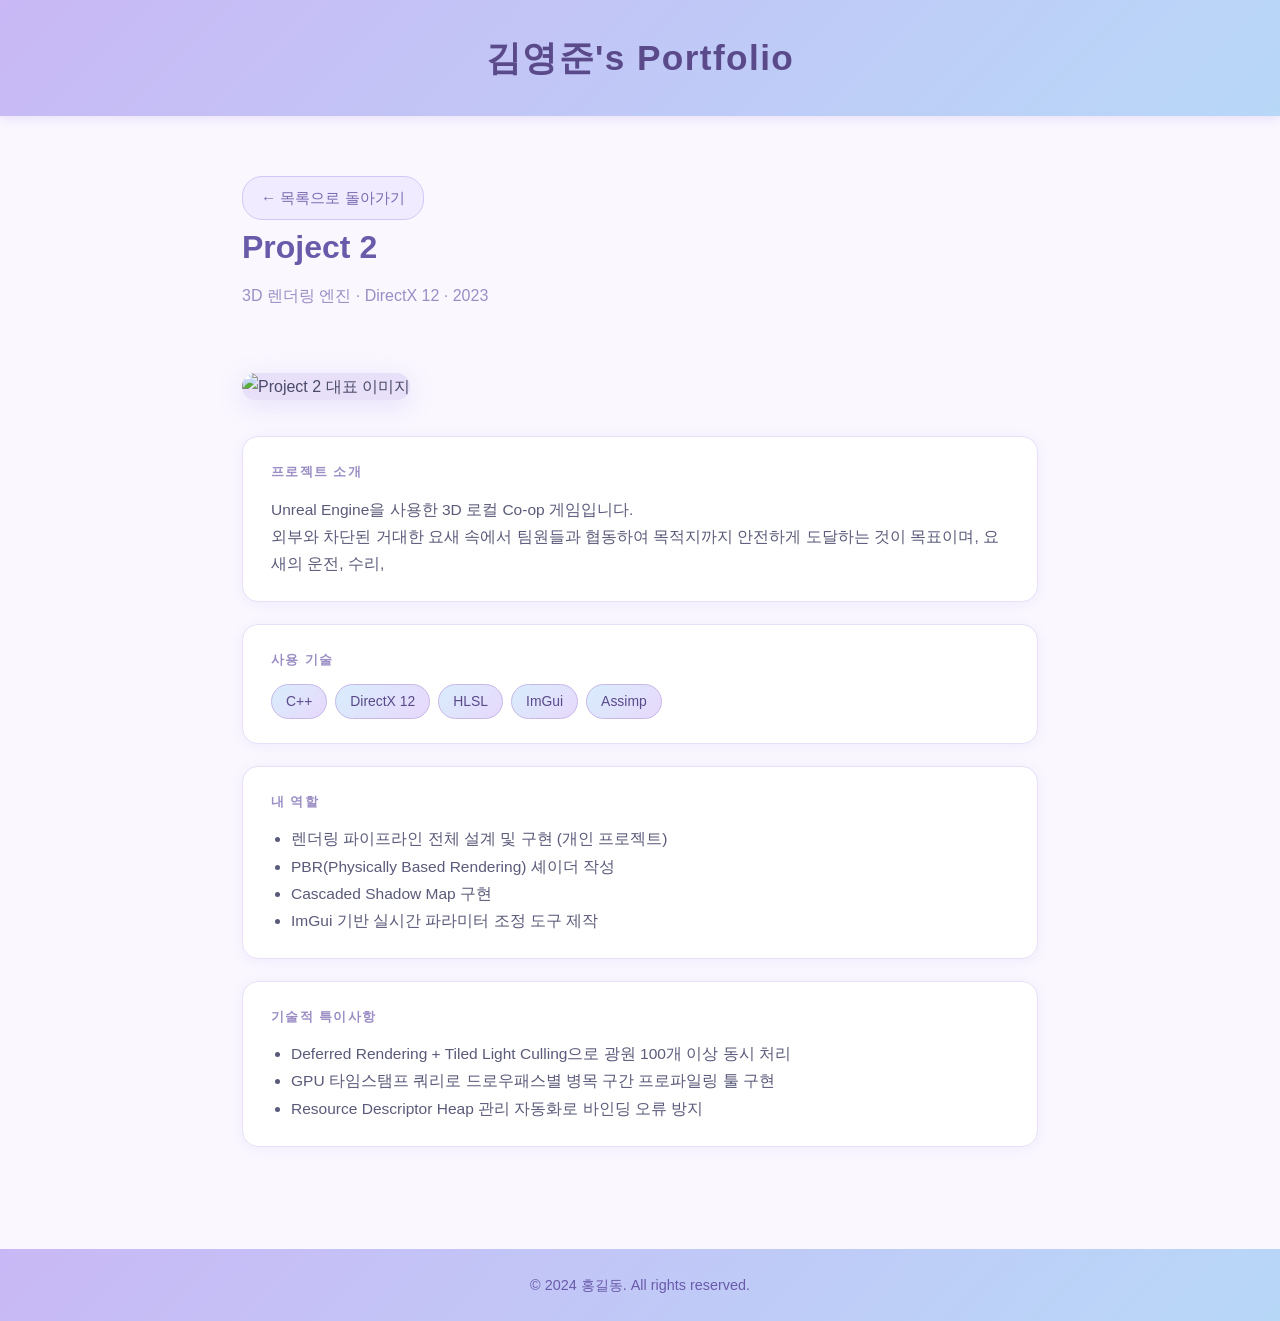
==== projects/Fortress.html @ cd044648 "작성중..." ====
<!DOCTYPE html>
<html lang="ko">
<head>
  <meta charset="UTF-8" />
  <meta name="viewport" content="width=device-width, initial-scale=1.0" />
  <title>Project Fortress – Portfolio</title>
  <link rel="stylesheet" href="../css/style.css" />
</head>
<body>

  <header class="site-header">
    <h1>김영준's Portfolio</h1>
  </header>

  <div class="detail-container">
    <a class="back-link" href="../index.html">← 목록으로 돌아가기</a>

    <h2 class="detail-title">Project 2</h2>
    <p class="detail-subtitle">3D 렌더링 엔진 · DirectX 12 · 2023</p>

    <img class="detail-hero" src="../images/project2.jpg" alt="Project 2 대표 이미지" />

    <div class="detail-section">
      <h3>프로젝트 소개</h3>
      <p>
        Unreal Engine을 사용한 3D 로컬 Co-op 게임입니다. <br>
        외부와 차단된 거대한 요새 속에서 팀원들과 협동하여 목적지까지 안전하게 도달하는 것이 목표이며, 요새의 운전, 수리,
      </p>
    </div>

    <div class="detail-section">
      <h3>사용 기술</h3>
      <div class="tech-tags">
        <span class="tech-tag">C++</span>
        <span class="tech-tag">DirectX 12</span>
        <span class="tech-tag">HLSL</span>
        <span class="tech-tag">ImGui</span>
        <span class="tech-tag">Assimp</span>
      </div>
    </div>

    <div class="detail-section">
      <h3>내 역할</h3>
      <ul>
        <li>렌더링 파이프라인 전체 설계 및 구현 (개인 프로젝트)</li>
        <li>PBR(Physically Based Rendering) 셰이더 작성</li>
        <li>Cascaded Shadow Map 구현</li>
        <li>ImGui 기반 실시간 파라미터 조정 도구 제작</li>
      </ul>
    </div>

    <div class="detail-section">
      <h3>기술적 특이사항</h3>
      <ul>
        <li>Deferred Rendering + Tiled Light Culling으로 광원 100개 이상 동시 처리</li>
        <li>GPU 타임스탬프 쿼리로 드로우패스별 병목 구간 프로파일링 툴 구현</li>
        <li>Resource Descriptor Heap 관리 자동화로 바인딩 오류 방지</li>
      </ul>
    </div>
  </div>

  <footer class="site-footer">
    <p>© 2024 홍길동. All rights reserved.</p>
  </footer>

</body>
</html>
---- css/style.css ----
/* ===== Reset & Base ===== */
*, *::before, *::after {
  box-sizing: border-box;
  margin: 0;
  padding: 0;
}

body {
  font-family: 'Segoe UI', 'Apple SD Gothic Neo', sans-serif;
  background-color: #faf7ff;
  color: #4a4a6a;
  line-height: 1.7;
}

a {
  text-decoration: none;
  color: inherit;
}

/* ===== Header ===== */
.site-header {
  background: linear-gradient(135deg, #c9b8f5, #b8d8f8);
  padding: 28px 40px;
  text-align: center;
  box-shadow: 0 2px 10px rgba(180, 160, 230, 0.3);
}

.site-header h1 {
  font-size: 2.2rem;
  font-weight: 700;
  color: #5a4a8a;
  letter-spacing: 0.04em;
}

/* ===== Profile Section ===== */
.profile {
  display: flex;
  gap: 48px;
  align-items: flex-start;
  max-width: 1000px;
  margin: 60px auto;
  padding: 0 32px;
}

.profile-left {
  flex: 0 0 220px;
  display: flex;
  flex-direction: column;
  align-items: center;
  gap: 18px;
}

.profile-photo {
  width: 200px;
  height: 200px;
  border-radius: 50%;
  object-fit: cover;
  border: 5px solid #d4c8f8;
  box-shadow: 0 4px 20px rgba(180, 160, 230, 0.35);
  background-color: #e8e0f8;
}

.profile-name {
  font-size: 1.6rem;
  font-weight: 700;
  color: #6a5aaa;
  text-align: center;
}

.profile-right {
  flex: 1;
}

.profile-bio {
  font-size: 1.05rem;
  color: #5a5a7a;
  margin-bottom: 28px;
  padding: 18px 20px;
  background: #f0ebff;
  border-left: 4px solid #c4b0f0;
  border-radius: 0 10px 10px 0;
}

.profile-info {
  display: flex;
  flex-direction: column;
  gap: 20px;
}

.info-block {
  background: #fff;
  border-radius: 14px;
  padding: 18px 22px;
  box-shadow: 0 2px 12px rgba(180, 160, 230, 0.15);
  border: 1px solid #e8e0f8;
}

.info-block h3 {
  font-size: 0.85rem;
  text-transform: uppercase;
  letter-spacing: 0.1em;
  color: #9b8ec4;
  margin-bottom: 8px;
}

.info-block p {
  font-size: 0.97rem;
  color: #5a5a7a;
}

.info-block a {
  color: #7a6ab0;
  text-decoration: underline;
}

/* ===== Skills ===== */
.skills {
  display: flex;
  flex-wrap: wrap;
  gap: 8px;
  margin-top: 4px;
}

.skill-tag {
  background: linear-gradient(135deg, #d8edfc, #e8d8fc);
  color: #5a4a8a;
  padding: 5px 14px;
  border-radius: 20px;
  font-size: 0.87rem;
  font-weight: 500;
  border: 1px solid #c8b8e8;
}

/* ===== Projects Section ===== */
.projects {
  max-width: 1100px;
  margin: 0 auto 80px;
  padding: 0 32px;
}

.section-title {
  font-size: 1.8rem;
  font-weight: 700;
  color: #6a5aaa;
  margin-bottom: 32px;
  text-align: center;
  position: relative;
}

.section-title::after {
  content: '';
  display: block;
  width: 60px;
  height: 4px;
  background: linear-gradient(90deg, #c9b8f5, #b8d8f8);
  border-radius: 2px;
  margin: 10px auto 0;
}

.project-grid {
  display: grid;
  grid-template-columns: repeat(auto-fill, minmax(280px, 1fr));
  gap: 28px;
}

.project-card {
  background: #fff;
  border-radius: 18px;
  overflow: hidden;
  box-shadow: 0 4px 18px rgba(180, 160, 230, 0.18);
  border: 1px solid #e8e0f8;
  transition: transform 0.25s ease, box-shadow 0.25s ease;
  display: flex;
  flex-direction: column;
  cursor: pointer;
}

.project-card:hover {
  transform: translateY(-6px);
  box-shadow: 0 10px 32px rgba(160, 130, 220, 0.28);
}

.project-card img {
  width: 100%;
  height: 200px;
  object-fit: cover;
  background-color: #e8e0f8;
  display: block;
}

.card-info {
  padding: 18px 20px;
  flex: 1;
}

.card-info h3 {
  font-size: 1.1rem;
  font-weight: 700;
  color: #6a5aaa;
  margin-bottom: 8px;
}

.card-info p {
  font-size: 0.92rem;
  color: #7a7a9a;
  line-height: 1.6;
}

/* ===== Footer ===== */
.site-footer {
  background: linear-gradient(135deg, #c9b8f5, #b8d8f8);
  text-align: center;
  padding: 24px;
  font-size: 0.9rem;
  color: #6a5aaa;
}

/* ===== Project Detail Page ===== */
.back-link {
  display: inline-flex;
  align-items: center;
  gap: 6px;
  color: #7a6ab0;
  font-size: 0.95rem;
  margin: 28px 0 0 0;
  padding: 8px 18px;
  border-radius: 20px;
  background: #f0ebff;
  border: 1px solid #d4c8f8;
  transition: background 0.2s;
}

.back-link:hover {
  background: #e0d4f8;
}

.detail-container {
  max-width: 860px;
  margin: 0 auto;
  padding: 32px 32px 80px;
}

.detail-hero {
  width: 100%;
  max-height: 420px;
  object-fit: cover;
  border-radius: 18px;
  margin: 28px 0 36px;
  box-shadow: 0 6px 24px rgba(180, 160, 230, 0.25);
  background-color: #e8e0f8;
}

.detail-title {
  font-size: 2rem;
  font-weight: 700;
  color: #6a5aaa;
  margin-bottom: 8px;
}

.detail-subtitle {
  font-size: 1rem;
  color: #9b8ec4;
  margin-bottom: 36px;
}

.detail-section {
  background: #fff;
  border-radius: 16px;
  padding: 24px 28px;
  margin-bottom: 22px;
  box-shadow: 0 2px 12px rgba(180, 160, 230, 0.13);
  border: 1px solid #e8e0f8;
}

.detail-section h3 {
  font-size: 0.82rem;
  text-transform: uppercase;
  letter-spacing: 0.1em;
  color: #9b8ec4;
  margin-bottom: 12px;
}

.detail-section p,
.detail-section li {
  font-size: 0.97rem;
  color: #5a5a7a;
  line-height: 1.75;
}

.detail-section ul {
  padding-left: 20px;
}

.tech-tags {
  display: flex;
  flex-wrap: wrap;
  gap: 8px;
}

.tech-tag {
  background: linear-gradient(135deg, #d8edfc, #e8d8fc);
  color: #5a4a8a;
  padding: 5px 14px;
  border-radius: 20px;
  font-size: 0.87rem;
  font-weight: 500;
  border: 1px solid #c8b8e8;
}

/* ===== Responsive ===== */
@media (max-width: 700px) {
  .profile {
    flex-direction: column;
    align-items: center;
    gap: 30px;
  }

  .profile-left {
    flex: none;
    width: 100%;
  }

  .site-header h1 {
    font-size: 1.5rem;
  }

  .detail-container {
    padding: 24px 18px 60px;
  }
}
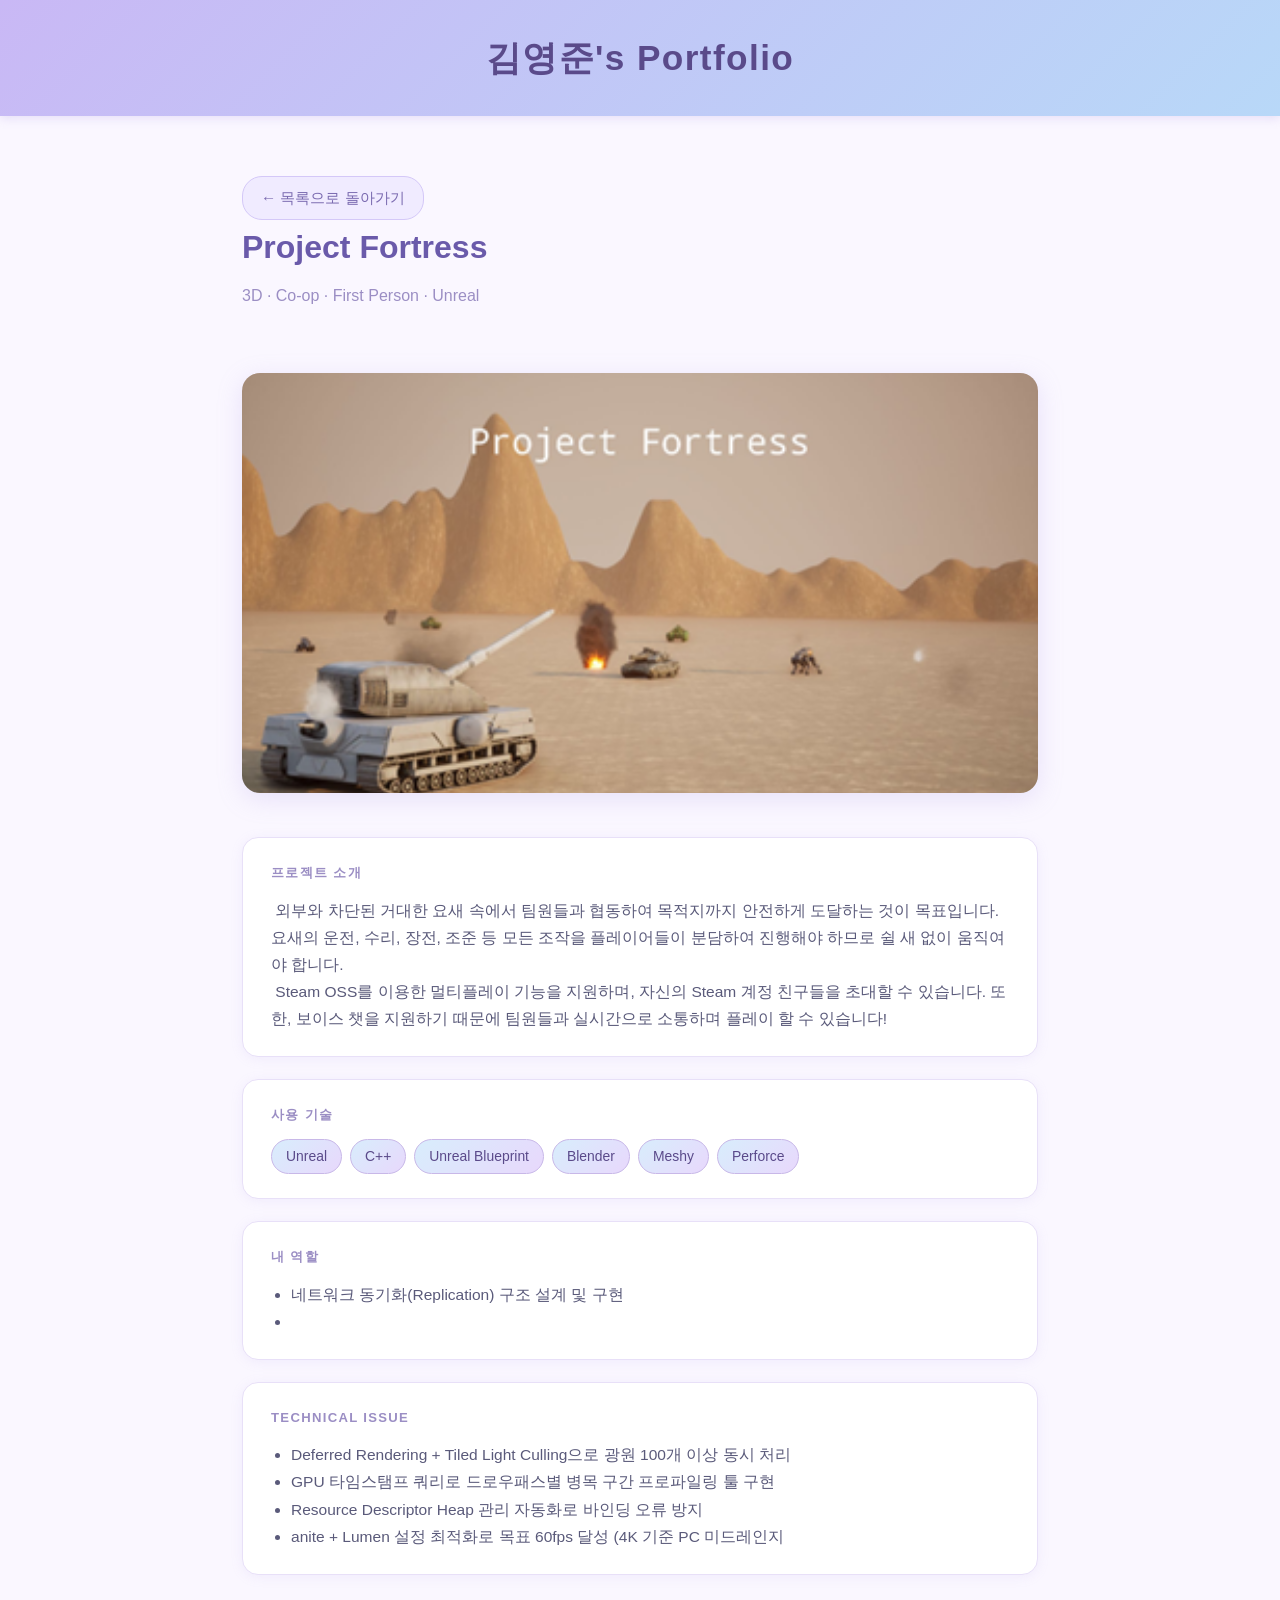
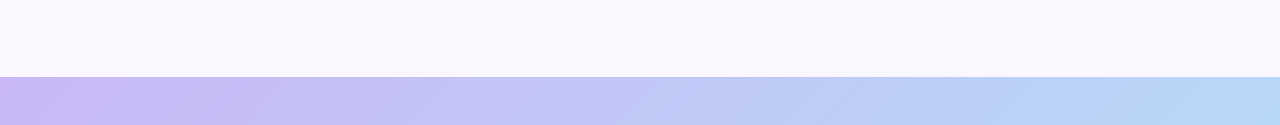
==== commit e8d66cdd: "임시저장" ====
--- a/projects/Fortress.html
+++ b/projects/Fortress.html
@@ -15,52 +15,55 @@
   <div class="detail-container">
     <a class="back-link" href="../index.html">← 목록으로 돌아가기</a>
 
-    <h2 class="detail-title">Project 2</h2>
-    <p class="detail-subtitle">3D 렌더링 엔진 · DirectX 12 · 2023</p>
+    <h2 class="detail-title">Project Fortress</h2>
+    <p class="detail-subtitle">3D · Co-op · First Person · Unreal</p>
 
-    <img class="detail-hero" src="../images/project2.jpg" alt="Project 2 대표 이미지" />
+    <img class="detail-hero" src="../images/Fortress_Capsule.png" alt="Project 2 대표 이미지" />
 
     <div class="detail-section">
       <h3>프로젝트 소개</h3>
       <p>
-        Unreal Engine을 사용한 3D 로컬 Co-op 게임입니다. <br>
-        외부와 차단된 거대한 요새 속에서 팀원들과 협동하여 목적지까지 안전하게 도달하는 것이 목표이며, 요새의 운전, 수리,
+        &nbsp;외부와 차단된 거대한 요새 속에서 팀원들과 협동하여 목적지까지 안전하게 도달하는 것이 목표입니다. 
+        요새의 운전, 수리, 장전, 조준 등 모든 조작을 플레이어들이 분담하여 진행해야 하므로 쉴 새 없이 움직여야 합니다.
+        <br>
+        &nbsp;Steam OSS를 이용한 멀티플레이 기능을 지원하며, 자신의 Steam 계정 친구들을 초대할 수 있습니다. 
+        또한, 보이스 챗을 지원하기 때문에 팀원들과 실시간으로 소통하며 플레이 할 수 있습니다!
       </p>
     </div>
 
     <div class="detail-section">
       <h3>사용 기술</h3>
       <div class="tech-tags">
+        <span class="tech-tag">Unreal </span>
         <span class="tech-tag">C++</span>
-        <span class="tech-tag">DirectX 12</span>
-        <span class="tech-tag">HLSL</span>
-        <span class="tech-tag">ImGui</span>
-        <span class="tech-tag">Assimp</span>
+        <span class="tech-tag">Unreal Blueprint</span>
+        <span class="tech-tag">Blender</span>
+        <span class="tech-tag">Meshy</span>
+        <span class="tech-tag">Perforce</span>
       </div>
     </div>
 
     <div class="detail-section">
       <h3>내 역할</h3>
       <ul>
-        <li>렌더링 파이프라인 전체 설계 및 구현 (개인 프로젝트)</li>
-        <li>PBR(Physically Based Rendering) 셰이더 작성</li>
-        <li>Cascaded Shadow Map 구현</li>
-        <li>ImGui 기반 실시간 파라미터 조정 도구 제작</li>
+        <li>네트워크 동기화(Replication) 구조 설계 및 구현</li>
+        <li></li>
       </ul>
     </div>
 
     <div class="detail-section">
-      <h3>기술적 특이사항</h3>
+      <h3>technical issue</h3>
       <ul>
         <li>Deferred Rendering + Tiled Light Culling으로 광원 100개 이상 동시 처리</li>
         <li>GPU 타임스탬프 쿼리로 드로우패스별 병목 구간 프로파일링 툴 구현</li>
         <li>Resource Descriptor Heap 관리 자동화로 바인딩 오류 방지</li>
+        <li>anite + Lumen 설정 최적화로 목표 60fps 달성 (4K 기준 PC 미드레인지</li>
       </ul>
     </div>
   </div>
 
   <footer class="site-footer">
-    <p>© 2024 홍길동. All rights reserved.</p>
+    <p></p>
   </footer>
 
 </body>
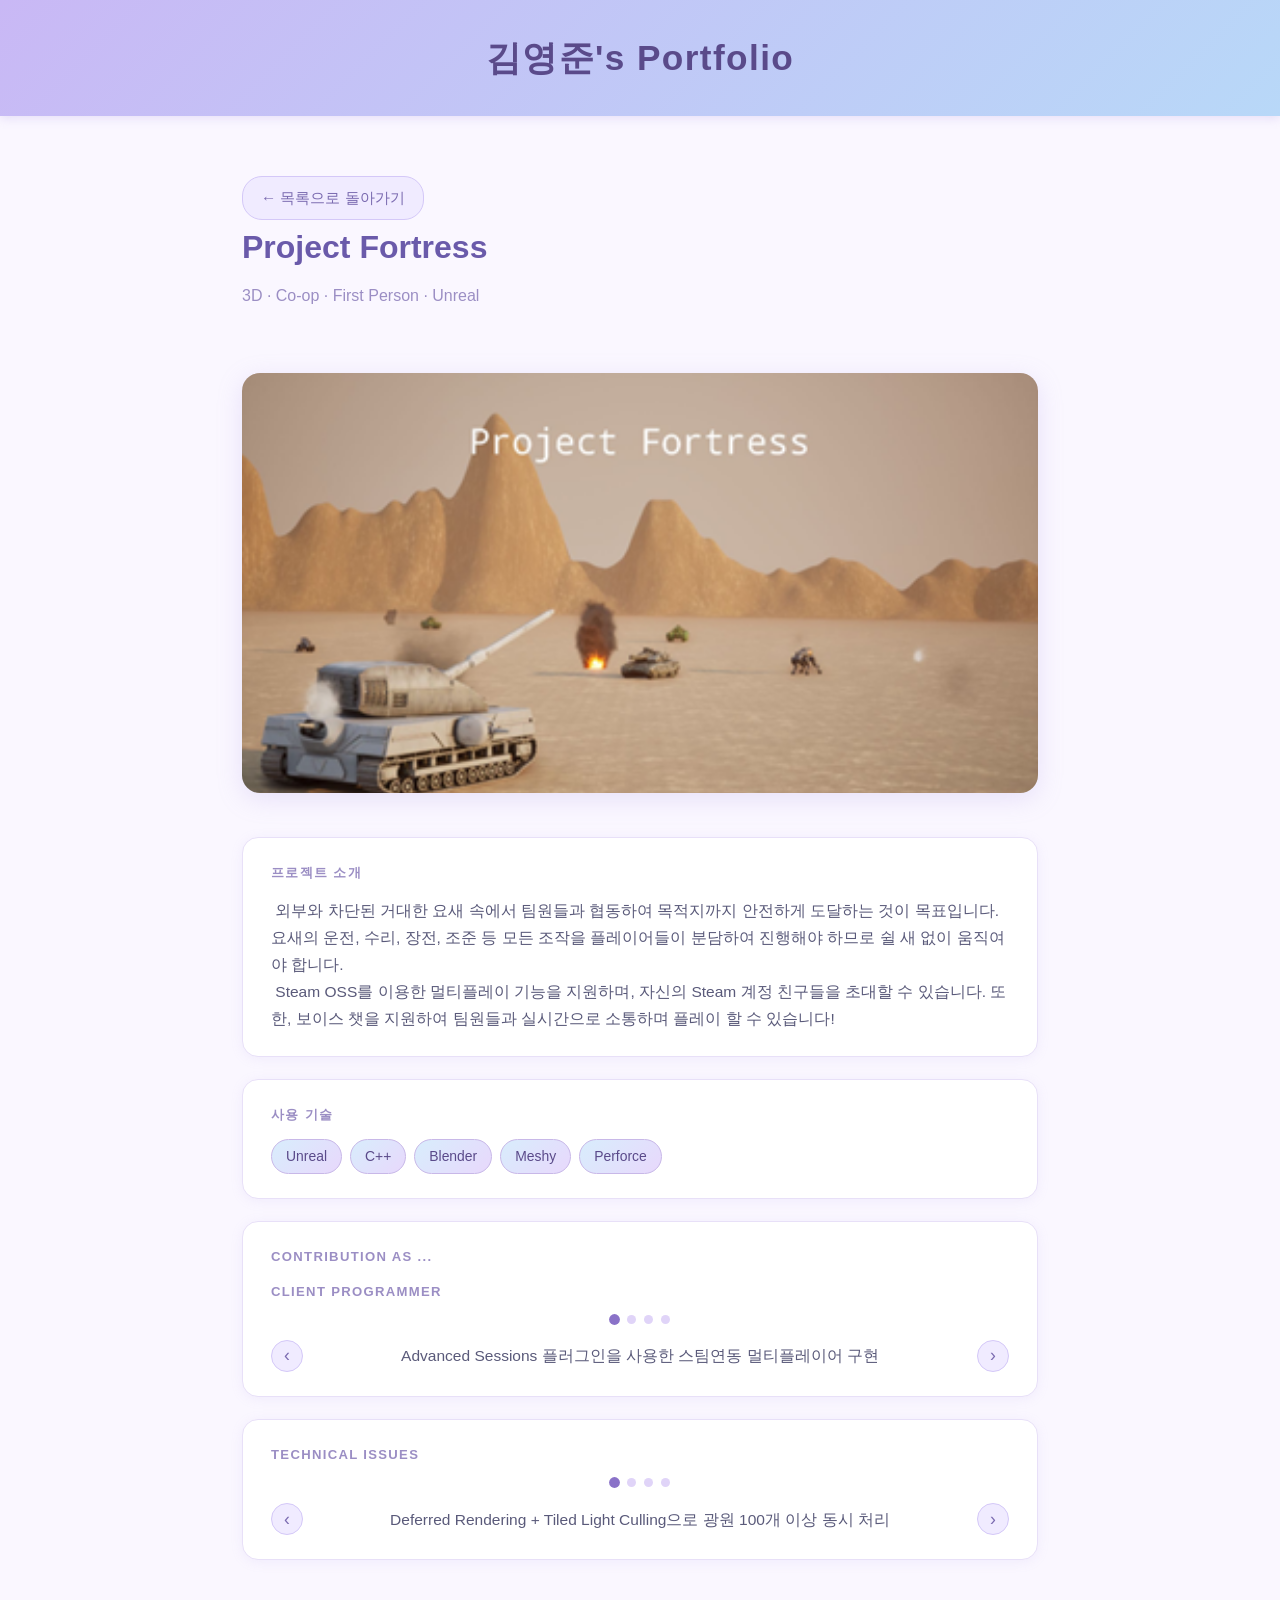
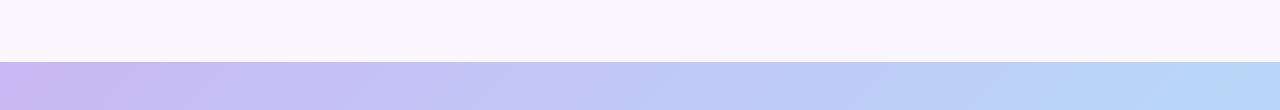
==== commit c422ad2a: "." ====
--- a/projects/Fortress.html
+++ b/projects/Fortress.html
@@ -27,7 +27,7 @@
         요새의 운전, 수리, 장전, 조준 등 모든 조작을 플레이어들이 분담하여 진행해야 하므로 쉴 새 없이 움직여야 합니다.
         <br>
         &nbsp;Steam OSS를 이용한 멀티플레이 기능을 지원하며, 자신의 Steam 계정 친구들을 초대할 수 있습니다. 
-        또한, 보이스 챗을 지원하기 때문에 팀원들과 실시간으로 소통하며 플레이 할 수 있습니다!
+        또한, 보이스 챗을 지원하여 팀원들과 실시간으로 소통하며 플레이 할 수 있습니다!
       </p>
     </div>
 
@@ -36,7 +36,6 @@
       <div class="tech-tags">
         <span class="tech-tag">Unreal </span>
         <span class="tech-tag">C++</span>
-        <span class="tech-tag">Unreal Blueprint</span>
         <span class="tech-tag">Blender</span>
         <span class="tech-tag">Meshy</span>
         <span class="tech-tag">Perforce</span>
@@ -44,27 +43,57 @@
     </div>
 
     <div class="detail-section">
-      <h3>내 역할</h3>
-      <ul>
-        <li>네트워크 동기화(Replication) 구조 설계 및 구현</li>
-        <li></li>
-      </ul>
+      <h3>Contribution as ... </h3>
+      <h3>Client Programmer</h3> 
+      <div class="issue-carousel">
+        <div class="issue-dots">
+          <button type="button" class="issue-dot" aria-label="1번째 항목"></button>
+          <button type="button" class="issue-dot" aria-label="2번째 항목"></button>
+          <button type="button" class="issue-dot" aria-label="3번째 항목"></button>
+          <button type="button" class="issue-dot" aria-label="4번째 항목"></button>
+        </div>
+        <div class="issue-carousel-body">
+          <button type="button" class="issue-arrow issue-arrow-prev" aria-label="이전 항목">&lsaquo;</button>
+          <div class="issue-slide-viewport">
+            <p class="issue-slide">Advanced Sessions 플러그인을 사용한 스팀연동 멀티플레이어 구현</p>
+            <p class="issue-slide">요새 이동, 포탄 발사, 수리 등 게임플레이 기능 구현</p>
+            <p class="issue-slide">언리얼 애니메이션 몽타주를 이용한 수리 애니메이션 제작 및 적용</p>
+            <p class="issue-slide">언리얼 애니메이션 몽타주를 이용한 수리 애니메이션 제작 및 적용</p>
+            <p class="issue-slide"></li>
+          </div>
+          <button type="button" class="issue-arrow issue-arrow-next" aria-label="다음 항목">&rsaquo;</button>
+        </div>
+      </div>
     </div>
 
     <div class="detail-section">
-      <h3>technical issue</h3>
-      <ul>
-        <li>Deferred Rendering + Tiled Light Culling으로 광원 100개 이상 동시 처리</li>
-        <li>GPU 타임스탬프 쿼리로 드로우패스별 병목 구간 프로파일링 툴 구현</li>
-        <li>Resource Descriptor Heap 관리 자동화로 바인딩 오류 방지</li>
-        <li>anite + Lumen 설정 최적화로 목표 60fps 달성 (4K 기준 PC 미드레인지</li>
-      </ul>
+      <h3>Technical issues</h3>
+      <div class="issue-carousel">
+        <div class="issue-dots">
+          <button type="button" class="issue-dot" aria-label="1번째 항목"></button>
+          <button type="button" class="issue-dot" aria-label="2번째 항목"></button>
+          <button type="button" class="issue-dot" aria-label="3번째 항목"></button>
+          <button type="button" class="issue-dot" aria-label="4번째 항목"></button>
+        </div>
+        <div class="issue-carousel-body">
+          <button type="button" class="issue-arrow issue-arrow-prev" aria-label="이전 항목">&lsaquo;</button>
+          <div class="issue-slide-viewport">
+            <p class="issue-slide">Deferred Rendering + Tiled Light Culling으로 광원 100개 이상 동시 처리</p>
+            <p class="issue-slide">GPU 타임스탬프 쿼리로 드로우패스별 병목 구간 프로파일링 툴 구현</p>
+            <p class="issue-slide">Resource Descriptor Heap 관리 자동화로 바인딩 오류 방지</p>
+            <p class="issue-slide">anite + Lumen 설정 최적화로 목표 60fps 달성 (4K 기준 PC 미드레인지</p>
+          </div>
+          <button type="button" class="issue-arrow issue-arrow-next" aria-label="다음 항목">&rsaquo;</button>
+        </div>
+      </div>
     </div>
+
   </div>
 
   <footer class="site-footer">
     <p></p>
   </footer>
 
+  <script src="../js/detail-carousel.js" defer></script>
 </body>
 </html>
--- a/css/style.css
+++ b/css/style.css
@@ -307,6 +307,87 @@
   border: 1px solid #c8b8e8;
 }
 
+/* ===== Issue Carousel ===== */
+.issue-dots {
+  display: flex;
+  justify-content: center;
+  gap: 8px;
+  margin-bottom: 16px;
+}
+
+.issue-dot {
+  width: 9px;
+  height: 9px;
+  border-radius: 50%;
+  border: none;
+  padding: 0;
+  background: #e0d4f8;
+  cursor: pointer;
+  transition: background 0.2s, transform 0.2s;
+}
+
+.issue-dot:hover {
+  background: #c8b8e8;
+}
+
+.issue-dot.active {
+  background: #8a72c8;
+  transform: scale(1.2);
+}
+
+.issue-carousel-body {
+  display: flex;
+  align-items: center;
+  gap: 14px;
+}
+
+.issue-arrow {
+  flex: none;
+  width: 32px;
+  height: 32px;
+  border-radius: 50%;
+  border: 1px solid #d4c8f8;
+  background: #f0ebff;
+  color: #7a6ab0;
+  font-size: 1.1rem;
+  line-height: 1;
+  cursor: pointer;
+  transition: background 0.2s;
+}
+
+.issue-arrow:hover {
+  background: #e0d4f8;
+}
+
+.issue-slide-viewport {
+  flex: 1;
+  min-width: 0;
+}
+
+.issue-slide {
+  display: none;
+}
+
+.issue-slide.active {
+  display: flex;
+  flex-direction: column;
+  align-items: center;
+  gap: 14px;
+}
+
+.issue-slide-image {
+  width: 100%;
+  max-height: 240px;
+  object-fit: cover;
+  border-radius: 12px;
+  background-color: #e8e0f8;
+  box-shadow: 0 4px 16px rgba(180, 160, 230, 0.22);
+}
+
+.issue-slide-text {
+  text-align: center;
+}
+
 /* ===== Responsive ===== */
 @media (max-width: 700px) {
   .profile {
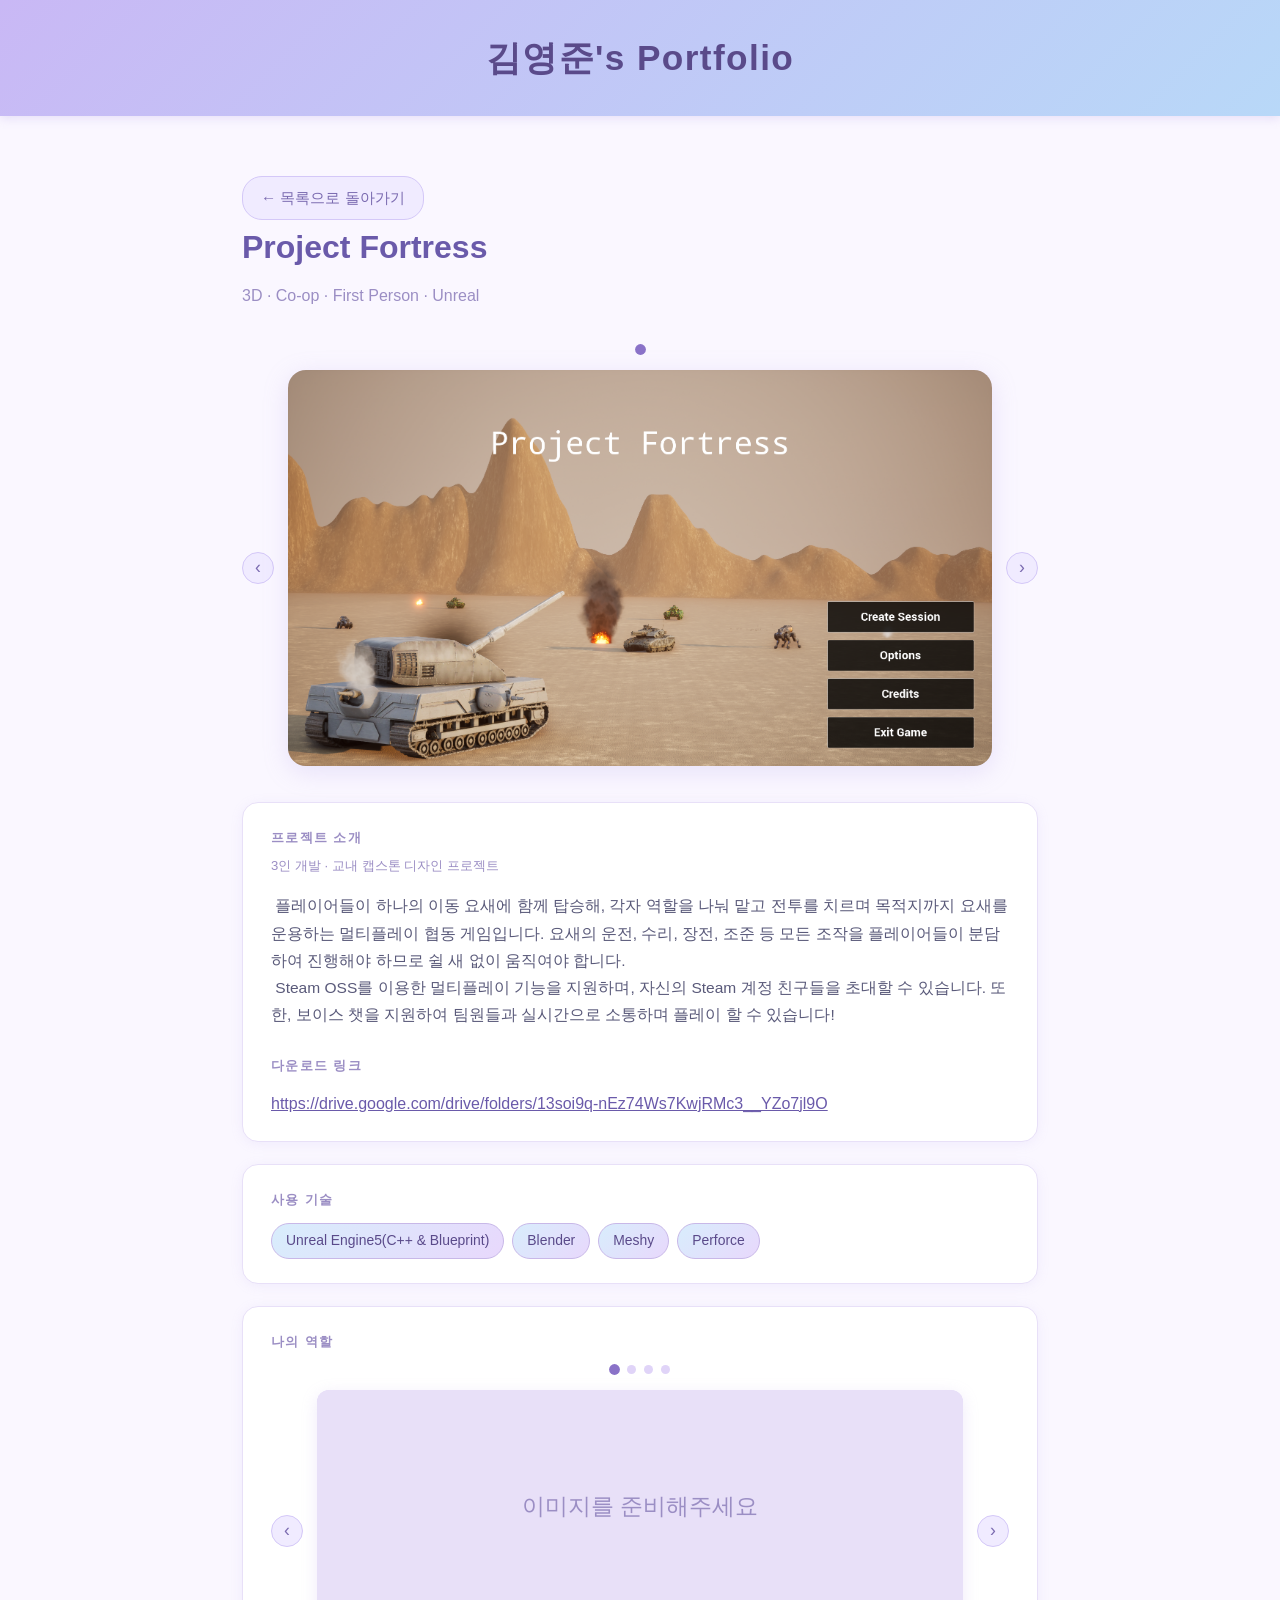
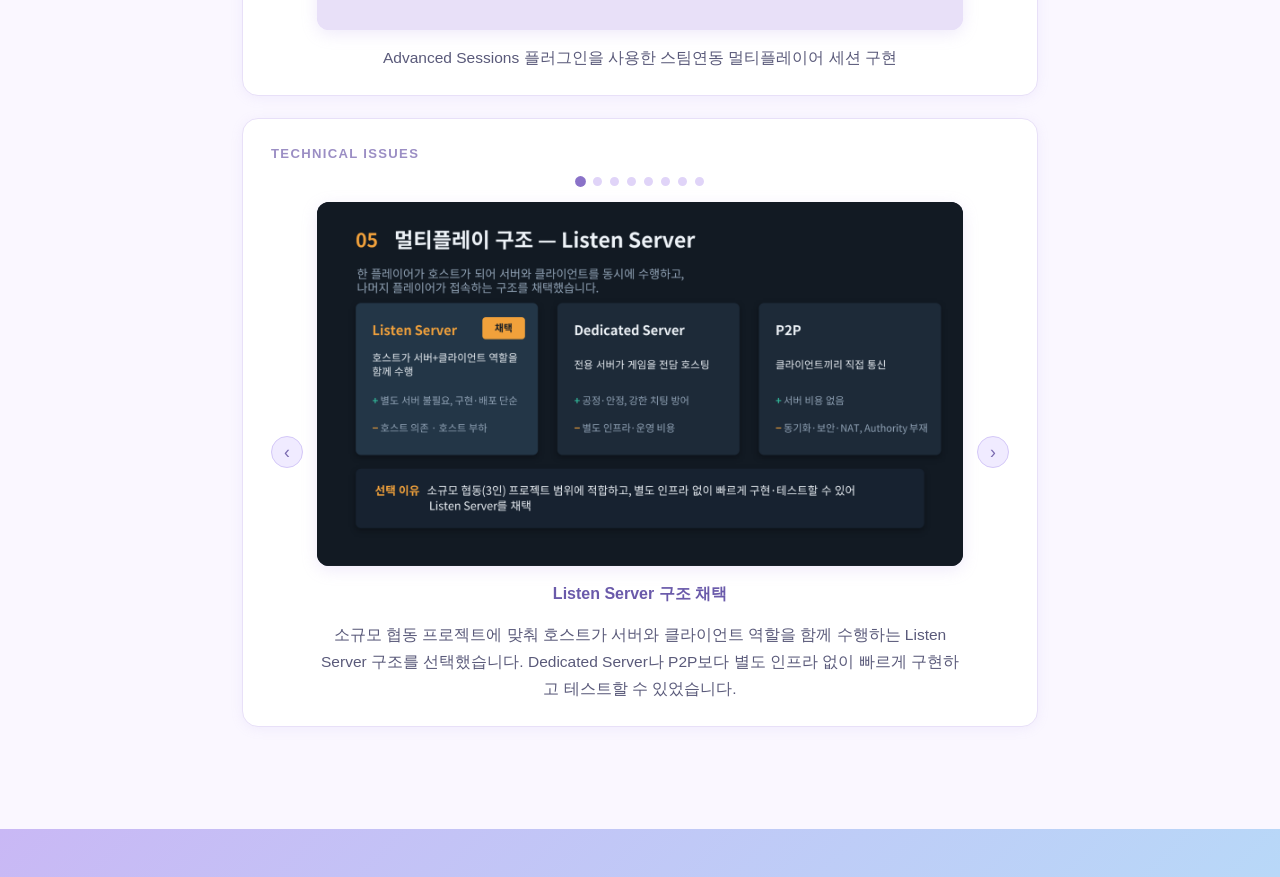
==== commit 013ecc7d: "." ====
--- a/projects/Fortress.html
+++ b/projects/Fortress.html
@@ -18,24 +18,42 @@
     <h2 class="detail-title">Project Fortress</h2>
     <p class="detail-subtitle">3D · Co-op · First Person · Unreal</p>
 
-    <img class="detail-hero" src="../images/Fortress_Capsule.png" alt="Project 2 대표 이미지" />
+    <div class="issue-carousel hero-carousel">
+      <div class="issue-dots">
+        <button type="button" class="issue-dot" aria-label="1번째 항목"></button>
+      </div>
+      <div class="issue-carousel-body">
+        <button type="button" class="issue-arrow issue-arrow-prev" aria-label="이전 항목">&lsaquo;</button>
+        <div class="issue-slide-viewport">
+          <div class="issue-slide">
+            <img class="issue-slide-image" src="../images/Fortress_Capsule.png" alt="Project 2 대표 이미지" onerror="this.src='../images/placeholder.svg'">
+          </div>
+          <!-- 사진/동영상 추가 시 위 .issue-slide 블록을 복사하고, 동영상은 <img> 대신
+               <video class="issue-slide-image" src="../images/파일명.mp4" controls></video> 로 넣으면 됩니다. -->
+        </div>
+        <button type="button" class="issue-arrow issue-arrow-next" aria-label="다음 항목">&rsaquo;</button>
+      </div>
+    </div>
 
     <div class="detail-section">
       <h3>프로젝트 소개</h3>
+      <p class="section-meta">3인 개발 · 교내 캡스톤 디자인 프로젝트</p>
       <p>
-        &nbsp;외부와 차단된 거대한 요새 속에서 팀원들과 협동하여 목적지까지 안전하게 도달하는 것이 목표입니다. 
+        &nbsp;플레이어들이 하나의 이동 요새에 함께 탑승해, 각자 역할을 나눠 맡고 전투를 치르며 목적지까지 요새를 운용하는 멀티플레이 협동 게임입니다.
         요새의 운전, 수리, 장전, 조준 등 모든 조작을 플레이어들이 분담하여 진행해야 하므로 쉴 새 없이 움직여야 합니다.
         <br>
         &nbsp;Steam OSS를 이용한 멀티플레이 기능을 지원하며, 자신의 Steam 계정 친구들을 초대할 수 있습니다. 
         또한, 보이스 챗을 지원하여 팀원들과 실시간으로 소통하며 플레이 할 수 있습니다!
+        <br><br>
+        <h3>다운로드 링크</h3>
+        <a class="download-link" href="https://drive.google.com/drive/folders/13soi9q-nEz74Ws7KwjRMc3__YZo7jl9O?usp=sharing" target="_blank" rel="noopener">https://drive.google.com/drive/folders/13soi9q-nEz74Ws7KwjRMc3__YZo7jl9O</a>
       </p>
     </div>
 
     <div class="detail-section">
       <h3>사용 기술</h3>
       <div class="tech-tags">
-        <span class="tech-tag">Unreal </span>
-        <span class="tech-tag">C++</span>
+        <span class="tech-tag">Unreal Engine5(C++ & Blueprint)</span>
         <span class="tech-tag">Blender</span>
         <span class="tech-tag">Meshy</span>
         <span class="tech-tag">Perforce</span>
@@ -43,8 +61,7 @@
     </div>
 
     <div class="detail-section">
-      <h3>Contribution as ... </h3>
-      <h3>Client Programmer</h3> 
+      <h3>나의 역할</h3>
       <div class="issue-carousel">
         <div class="issue-dots">
           <button type="button" class="issue-dot" aria-label="1번째 항목"></button>
@@ -55,11 +72,22 @@
         <div class="issue-carousel-body">
           <button type="button" class="issue-arrow issue-arrow-prev" aria-label="이전 항목">&lsaquo;</button>
           <div class="issue-slide-viewport">
-            <p class="issue-slide">Advanced Sessions 플러그인을 사용한 스팀연동 멀티플레이어 구현</p>
-            <p class="issue-slide">요새 이동, 포탄 발사, 수리 등 게임플레이 기능 구현</p>
-            <p class="issue-slide">언리얼 애니메이션 몽타주를 이용한 수리 애니메이션 제작 및 적용</p>
-            <p class="issue-slide">언리얼 애니메이션 몽타주를 이용한 수리 애니메이션 제작 및 적용</p>
-            <p class="issue-slide"></li>
+            <div class="issue-slide">
+              <img class="issue-slide-image" src="../images/fortress-role1.jpg" alt="스팀 세션 구현 참고 이미지" onerror="this.src='../images/placeholder.svg'">
+              <p class="issue-slide-text">Advanced Sessions 플러그인을 사용한 스팀연동 멀티플레이어 세션 구현</p>
+            </div>
+            <div class="issue-slide">
+              <img class="issue-slide-image" src="../images/fortress-role2.jpg" alt="게임플레이 기능 참고 이미지" onerror="this.src='../images/placeholder.svg'">
+              <p class="issue-slide-text">요새 이동, 포탄 발사, 수리 등 게임플레이 기능 구현</p>
+            </div>
+            <div class="issue-slide">
+              <img class="issue-slide-image" src="../images/fortress-role3.jpg" alt="UI/사운드 프로그래밍 참고 이미지" onerror="this.src='../images/placeholder.svg'">
+              <p class="issue-slide-text">UI/사운드 프로그래밍</p>
+            </div>
+            <div class="issue-slide">
+              <img class="issue-slide-image" src="../images/fortress-role4.jpg" alt="수리 애니메이션 참고 이미지" onerror="this.src='../images/placeholder.svg'">
+              <p class="issue-slide-text">언리얼 애니메이션 몽타주를 이용한 수리 애니메이션 제작 및 적용</p>
+            </div>
           </div>
           <button type="button" class="issue-arrow issue-arrow-next" aria-label="다음 항목">&rsaquo;</button>
         </div>
@@ -68,20 +96,60 @@
 
     <div class="detail-section">
       <h3>Technical issues</h3>
-      <div class="issue-carousel">
+      <div class="issue-carousel tech-issue-carousel">
         <div class="issue-dots">
           <button type="button" class="issue-dot" aria-label="1번째 항목"></button>
           <button type="button" class="issue-dot" aria-label="2번째 항목"></button>
           <button type="button" class="issue-dot" aria-label="3번째 항목"></button>
           <button type="button" class="issue-dot" aria-label="4번째 항목"></button>
+          <button type="button" class="issue-dot" aria-label="5번째 항목"></button>
+          <button type="button" class="issue-dot" aria-label="6번째 항목"></button>
+          <button type="button" class="issue-dot" aria-label="7번째 항목"></button>
+          <button type="button" class="issue-dot" aria-label="8번째 항목"></button>
         </div>
         <div class="issue-carousel-body">
           <button type="button" class="issue-arrow issue-arrow-prev" aria-label="이전 항목">&lsaquo;</button>
           <div class="issue-slide-viewport">
-            <p class="issue-slide">Deferred Rendering + Tiled Light Culling으로 광원 100개 이상 동시 처리</p>
-            <p class="issue-slide">GPU 타임스탬프 쿼리로 드로우패스별 병목 구간 프로파일링 툴 구현</p>
-            <p class="issue-slide">Resource Descriptor Heap 관리 자동화로 바인딩 오류 방지</p>
-            <p class="issue-slide">anite + Lumen 설정 최적화로 목표 60fps 달성 (4K 기준 PC 미드레인지</p>
+            <div class="issue-slide">
+              <img class="issue-slide-image" src="../images/fortress-issue1.png" alt="멀티플레이 구조 Listen Server 비교 슬라이드" onerror="this.src='../images/placeholder.svg'">
+              <h4 class="issue-slide-title">Listen Server 구조 채택</h4>
+              <p class="issue-slide-text">소규모 협동 프로젝트에 맞춰 호스트가 서버와 클라이언트 역할을 함께 수행하는 Listen Server 구조를 선택했습니다. Dedicated Server나 P2P보다 별도 인프라 없이 빠르게 구현하고 테스트할 수 있었습니다.</p>
+            </div>
+            <div class="issue-slide">
+              <img class="issue-slide-image" src="../images/fortress-issue2.png" alt="RPC 프레임워크 Server RPC와 Owning Client 슬라이드" onerror="this.src='../images/placeholder.svg'">
+              <h4 class="issue-slide-title">Server RPC와 Owning Client 활용</h4>
+              <p class="issue-slide-text">클라이언트의 요청을 서버가 검증한 뒤 실행하도록 설계해 무기 발사 같은 핵심 로직에서 치팅을 차단했습니다. 반대로 특정 플레이어에게만 필요한 UI 갱신은 Owning Client 방식으로 처리해 불필요한 데이터 전송을 줄였습니다.</p>
+            </div>
+            <div class="issue-slide">
+              <img class="issue-slide-image" src="../images/fortress-issue3.png" alt="NetMulticast와 네트워크 최적화 슬라이드" onerror="this.src='../images/placeholder.svg'">
+              <h4 class="issue-slide-title">NetMulticast로 연출 동기화</h4>
+              <p class="issue-slide-text">폭발 이펙트나 수리 효과음처럼 모든 플레이어가 함께 봐야 하는 연출은 NetMulticast로 동기화했습니다. 물리와 데미지 판정은 서버에서만 처리해 네트워크 부하를 줄이는 방식으로 설계했습니다.</p>
+            </div>
+            <div class="issue-slide">
+              <img class="issue-slide-image" src="../images/fortress-issue4.png" alt="RPC 아키텍처 매트릭스 표 슬라이드" onerror="this.src='../images/placeholder.svg'">
+              <h4 class="issue-slide-title">통신 방식별 사용 기준 정립</h4>
+              <p class="issue-slide-text">개발 중 반복되던 동기화 누락과 데이터 충돌 문제를 해결하기 위해 Run on Server, Owning Client, NetMulticast, RepNotify를 상황별로 구분한 내부 기준표를 만들었습니다. 이후로는 새 기능을 추가할 때마다 이 기준에 따라 통신 방식을 결정했습니다.</p>
+            </div>
+            <div class="issue-slide">
+              <img class="issue-slide-image" src="../images/fortress-issue5.png" alt="RPC 이벤트 흐름 다이어그램 슬라이드" onerror="this.src='../images/placeholder.svg'">
+              <h4 class="issue-slide-title">RPC 이벤트 흐름 정리</h4>
+              <p class="issue-slide-text">발사, UI 갱신, 수리 이펙트 등 주요 기능이 클라이언트와 서버 사이에서 어떻게 오가는지 다이어그램으로 정리했습니다. 팀원들과 네트워크 구조를 공유하고 논의할 때 유용하게 활용했습니다.</p>
+            </div>
+            <div class="issue-slide">
+              <img class="issue-slide-image" src="../images/fortress-issue6.png" alt="Replication 버그 실제 사례 슬라이드" onerror="this.src='../images/placeholder.svg'">
+              <h4 class="issue-slide-title">동기화 버그 해결 사례</h4>
+              <p class="issue-slide-text">초기 버전에서는 호스트만 오브젝트와 상호작용할 수 있었고, 클라이언트가 조작한 포탑 회전이 다른 플레이어에게는 보이지 않는 문제가 있었습니다. 상호작용 로직을 Server RPC로 옮기고 결과를 Multicast로 전파하도록 수정해 해결했습니다.</p>
+            </div>
+            <div class="issue-slide">
+              <img class="issue-slide-image" src="../images/fortress-issue7.png" alt="AI 에셋 파이프라인과 렌더링 최적화 슬라이드" onerror="this.src='../images/placeholder.svg'">
+              <h4 class="issue-slide-title">AI 에셋과 Nanite 최적화</h4>
+              <p class="issue-slide-text">Meshy로 생성한 3D 에셋은 폴리곤 수가 많아 드로우콜 부담이 컸습니다. 리토폴로지 작업 대신 UE5 Nanite를 도입하되 전차와 주요 구조물에만 선별 적용해 메모리와 성능의 균형을 맞췄습니다.</p>
+            </div>
+            <div class="issue-slide">
+              <img class="issue-slide-image" src="../images/fortress-issue8.png" alt="이동 요새 내외부 분리 구조 슬라이드" onerror="this.src='../images/placeholder.svg'">
+              <h4 class="issue-slide-title">탑승 공간과 이동 요새 분리 설계</h4>
+              <p class="issue-slide-text">플레이어가 실제로 움직이는 요새 내부 공간과, 맵 위를 실제로 주행하는 외부 폰(ExteriorPawn)을 분리해서 구현했습니다. 두 객체가 조작 입력과 피격 정보를 서로 주고받는 구조로 동작합니다.</p>
+            </div>
           </div>
           <button type="button" class="issue-arrow issue-arrow-next" aria-label="다음 항목">&rsaquo;</button>
         </div>
--- a/css/style.css
+++ b/css/style.css
@@ -287,8 +287,25 @@
   line-height: 1.75;
 }
 
+.detail-section p.section-meta {
+  font-size: 0.82rem;
+  color: #9b8ec4;
+  margin-top: -6px;
+  margin-bottom: 14px;
+}
+
 .detail-section ul {
   padding-left: 20px;
+}
+
+.download-link {
+  color: #6a5aaa;
+  text-decoration: underline;
+  word-break: break-all;
+}
+
+.download-link:hover {
+  color: #8a72c8;
 }
 
 .tech-tags {
@@ -384,8 +401,37 @@
   box-shadow: 0 4px 16px rgba(180, 160, 230, 0.22);
 }
 
+.issue-slide-title {
+  font-size: 1rem;
+  font-weight: 700;
+  color: #6a5aaa;
+  text-align: center;
+}
+
 .issue-slide-text {
   text-align: center;
+}
+
+.tech-issue-carousel .issue-slide-image {
+  max-height: 480px;
+  object-fit: contain;
+  background-color: #10152a;
+}
+
+/* ===== Hero Carousel (detail-hero replacement) ===== */
+.hero-carousel {
+  margin: 28px 0 36px;
+}
+
+.hero-carousel .issue-slide-image {
+  max-height: 420px;
+  border-radius: 18px;
+  box-shadow: 0 6px 24px rgba(180, 160, 230, 0.25);
+}
+
+.hero-carousel video.issue-slide-image {
+  width: 100%;
+  background-color: #000;
 }
 
 /* ===== Responsive ===== */
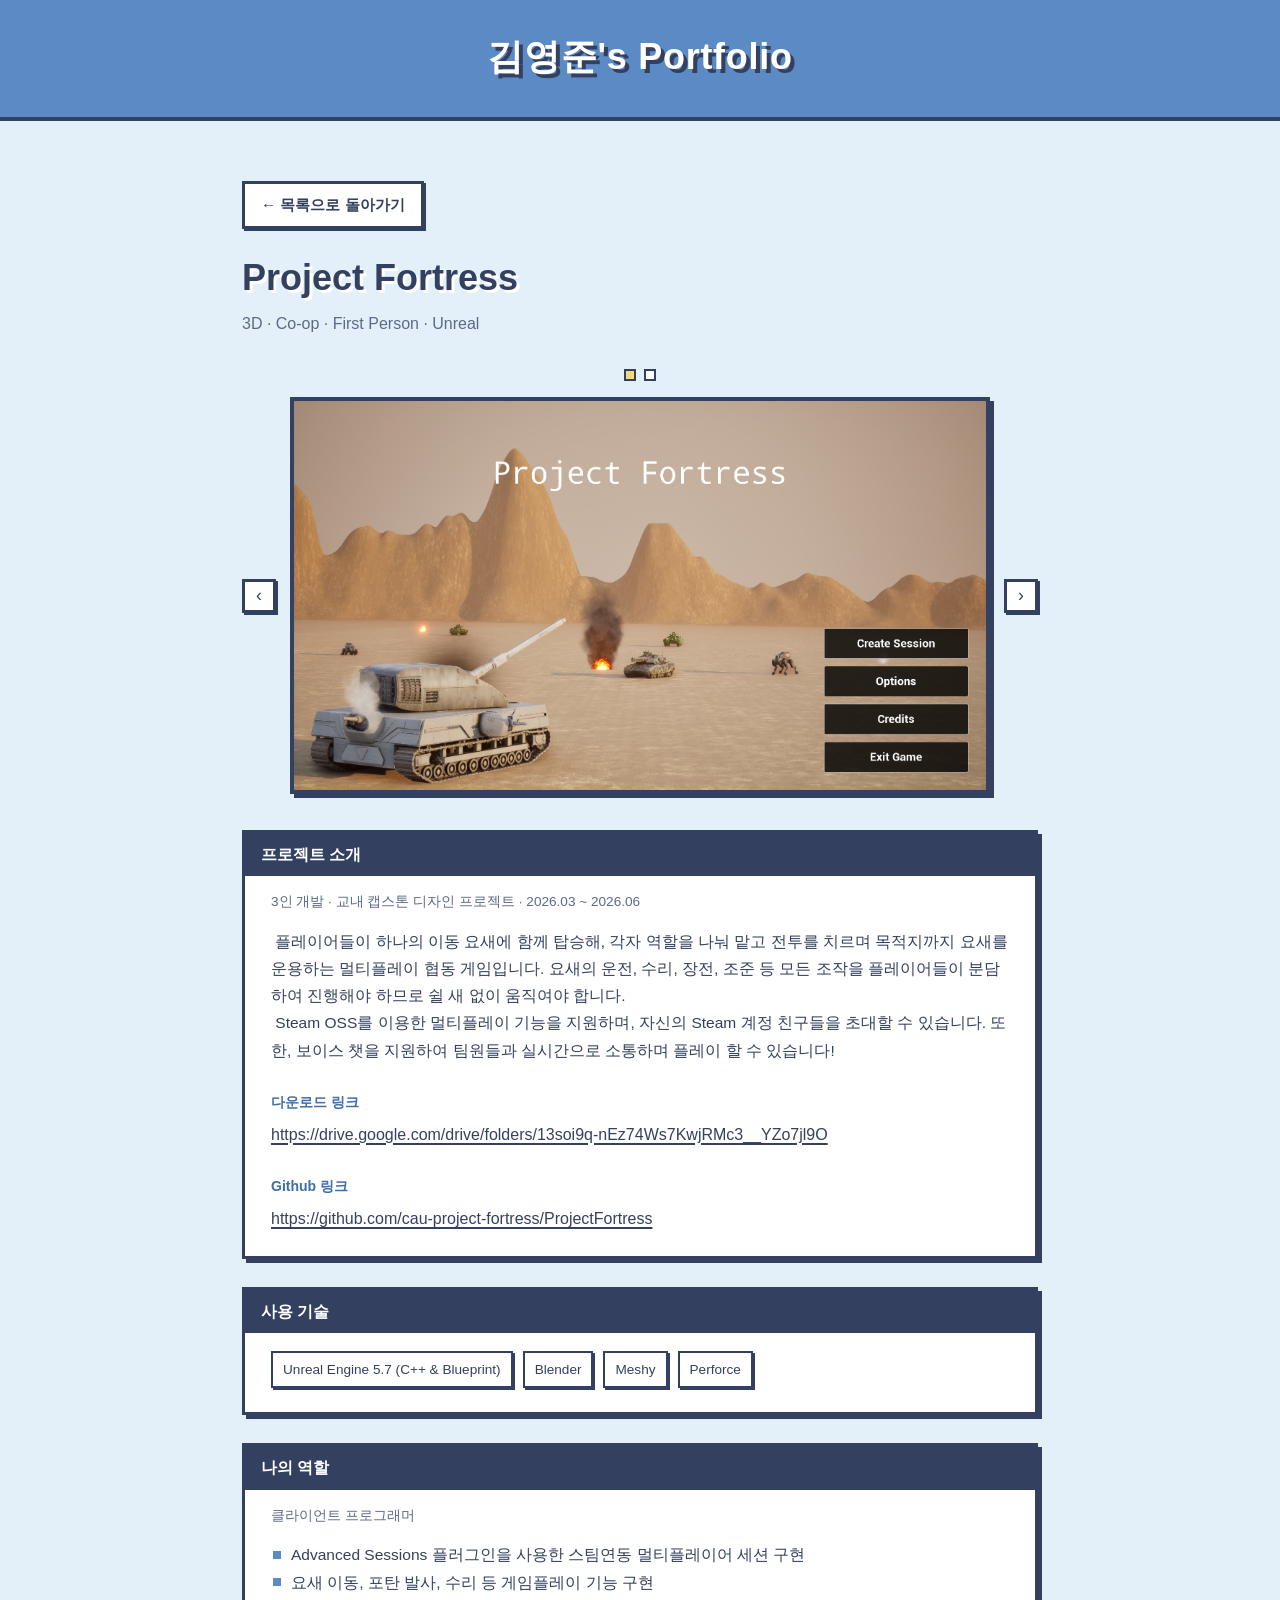
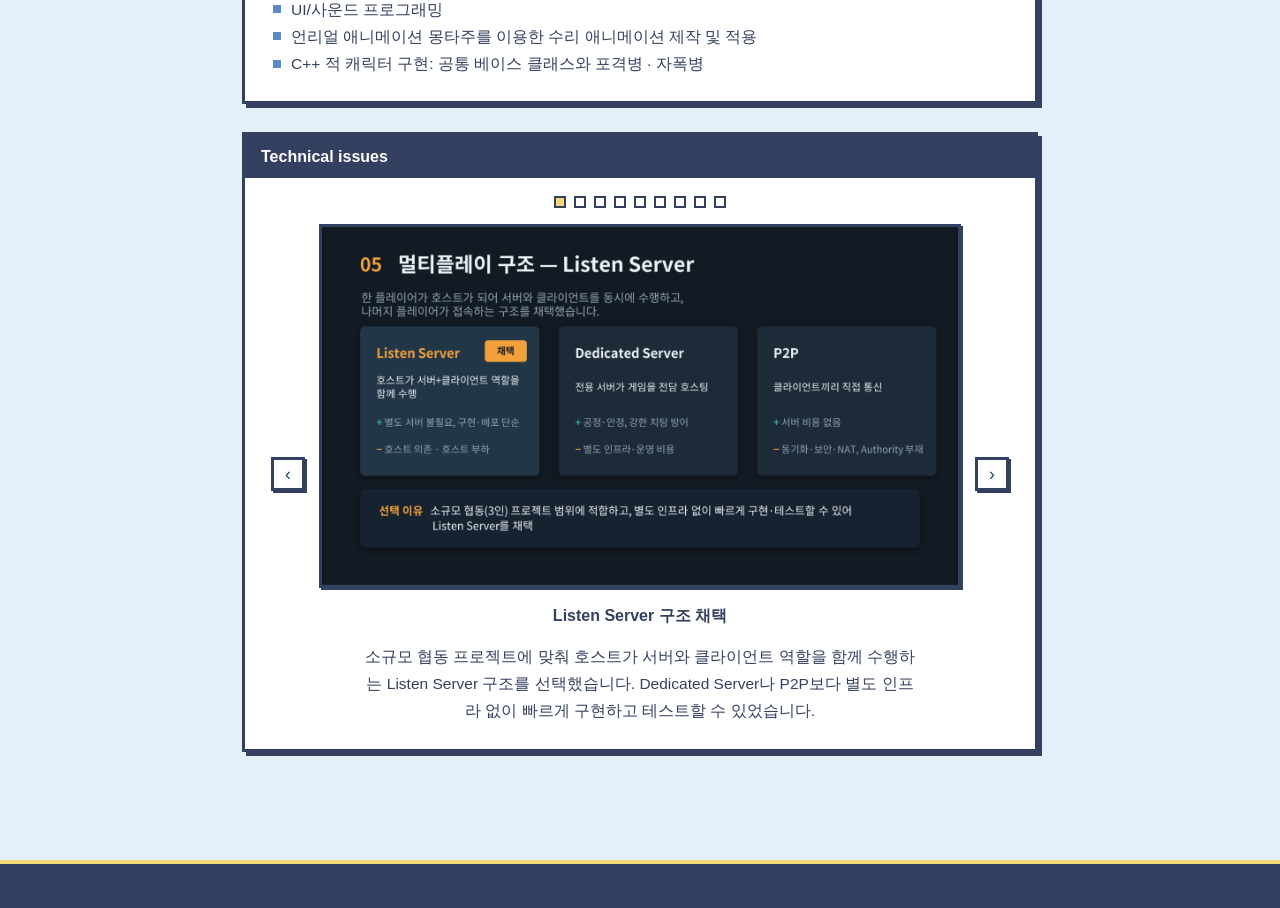
==== commit 6a7cac31: "update" ====
--- a/projects/Fortress.html
+++ b/projects/Fortress.html
@@ -26,34 +26,41 @@
         <button type="button" class="issue-arrow issue-arrow-prev" aria-label="이전 항목">&lsaquo;</button>
         <div class="issue-slide-viewport">
           <div class="issue-slide">
-            <img class="issue-slide-image" src="../images/Fortress_Capsule.png" alt="Project 2 대표 이미지" onerror="this.src='../images/placeholder.svg'">
+            <img class="issue-slide-image" src="../images/Fortress_Capsule.png" alt="Project Fortress 대표 이미지" onerror="this.src='../images/placeholder.svg'">
           </div>
-          <!-- 사진/동영상 추가 시 위 .issue-slide 블록을 복사하고, 동영상은 <img> 대신
-               <video class="issue-slide-image" src="../images/파일명.mp4" controls></video> 로 넣으면 됩니다. -->
+          <div class="issue-slide">
+            <video class="issue-slide-image" src="../videos/Fortress_video.mp4" controls></video>
+          </div>
+          <!-- 사진/동영상 추가 시 위 .issue-slide 블록만 복사하면 됩니다 (위쪽 점은 자동으로 생김).
+               동영상은 <img> 대신 <video class="issue-slide-image" src="../videos/파일명.mp4" controls></video> -->
         </div>
+        
         <button type="button" class="issue-arrow issue-arrow-next" aria-label="다음 항목">&rsaquo;</button>
       </div>
     </div>
 
     <div class="detail-section">
       <h3>프로젝트 소개</h3>
-      <p class="section-meta">3인 개발 · 교내 캡스톤 디자인 프로젝트</p>
+      <p class="section-meta">3인 개발 · 교내 캡스톤 디자인 프로젝트 · 2026.03 ~ 2026.06</p>
       <p>
         &nbsp;플레이어들이 하나의 이동 요새에 함께 탑승해, 각자 역할을 나눠 맡고 전투를 치르며 목적지까지 요새를 운용하는 멀티플레이 협동 게임입니다.
         요새의 운전, 수리, 장전, 조준 등 모든 조작을 플레이어들이 분담하여 진행해야 하므로 쉴 새 없이 움직여야 합니다.
         <br>
         &nbsp;Steam OSS를 이용한 멀티플레이 기능을 지원하며, 자신의 Steam 계정 친구들을 초대할 수 있습니다. 
         또한, 보이스 챗을 지원하여 팀원들과 실시간으로 소통하며 플레이 할 수 있습니다!
-        <br><br>
-        <h3>다운로드 링크</h3>
-        <a class="download-link" href="https://drive.google.com/drive/folders/13soi9q-nEz74Ws7KwjRMc3__YZo7jl9O?usp=sharing" target="_blank" rel="noopener">https://drive.google.com/drive/folders/13soi9q-nEz74Ws7KwjRMc3__YZo7jl9O</a>
       </p>
+      <br>
+      <h3>다운로드 링크</h3>
+      <a class="download-link" href="https://drive.google.com/drive/folders/13soi9q-nEz74Ws7KwjRMc3__YZo7jl9O?usp=sharing" target="_blank" rel="noopener">https://drive.google.com/drive/folders/13soi9q-nEz74Ws7KwjRMc3__YZo7jl9O</a>
+      <br><br>
+      <h3>Github 링크</h3>
+      <a class="download-link" href="https://github.com/cau-project-fortress/ProjectFortress" target="_blank" rel="noopener">https://github.com/cau-project-fortress/ProjectFortress</a>
     </div>
 
     <div class="detail-section">
       <h3>사용 기술</h3>
       <div class="tech-tags">
-        <span class="tech-tag">Unreal Engine5(C++ & Blueprint)</span>
+        <span class="tech-tag">Unreal Engine 5.7 (C++ &amp; Blueprint)</span>
         <span class="tech-tag">Blender</span>
         <span class="tech-tag">Meshy</span>
         <span class="tech-tag">Perforce</span>
@@ -62,36 +69,14 @@
 
     <div class="detail-section">
       <h3>나의 역할</h3>
-      <div class="issue-carousel">
-        <div class="issue-dots">
-          <button type="button" class="issue-dot" aria-label="1번째 항목"></button>
-          <button type="button" class="issue-dot" aria-label="2번째 항목"></button>
-          <button type="button" class="issue-dot" aria-label="3번째 항목"></button>
-          <button type="button" class="issue-dot" aria-label="4번째 항목"></button>
-        </div>
-        <div class="issue-carousel-body">
-          <button type="button" class="issue-arrow issue-arrow-prev" aria-label="이전 항목">&lsaquo;</button>
-          <div class="issue-slide-viewport">
-            <div class="issue-slide">
-              <img class="issue-slide-image" src="../images/fortress-role1.jpg" alt="스팀 세션 구현 참고 이미지" onerror="this.src='../images/placeholder.svg'">
-              <p class="issue-slide-text">Advanced Sessions 플러그인을 사용한 스팀연동 멀티플레이어 세션 구현</p>
-            </div>
-            <div class="issue-slide">
-              <img class="issue-slide-image" src="../images/fortress-role2.jpg" alt="게임플레이 기능 참고 이미지" onerror="this.src='../images/placeholder.svg'">
-              <p class="issue-slide-text">요새 이동, 포탄 발사, 수리 등 게임플레이 기능 구현</p>
-            </div>
-            <div class="issue-slide">
-              <img class="issue-slide-image" src="../images/fortress-role3.jpg" alt="UI/사운드 프로그래밍 참고 이미지" onerror="this.src='../images/placeholder.svg'">
-              <p class="issue-slide-text">UI/사운드 프로그래밍</p>
-            </div>
-            <div class="issue-slide">
-              <img class="issue-slide-image" src="../images/fortress-role4.jpg" alt="수리 애니메이션 참고 이미지" onerror="this.src='../images/placeholder.svg'">
-              <p class="issue-slide-text">언리얼 애니메이션 몽타주를 이용한 수리 애니메이션 제작 및 적용</p>
-            </div>
-          </div>
-          <button type="button" class="issue-arrow issue-arrow-next" aria-label="다음 항목">&rsaquo;</button>
-        </div>
-      </div>
+      <p class="section-meta">클라이언트 프로그래머</p>
+      <ul>
+        <li>Advanced Sessions 플러그인을 사용한 스팀연동 멀티플레이어 세션 구현</li>
+        <li>요새 이동, 포탄 발사, 수리 등 게임플레이 기능 구현</li>
+        <li>UI/사운드 프로그래밍</li>
+        <li>언리얼 애니메이션 몽타주를 이용한 수리 애니메이션 제작 및 적용</li>
+        <li>C++ 적 캐릭터 구현: 공통 베이스 클래스와 포격병 · 자폭병</li>
+      </ul>
     </div>
 
     <div class="detail-section">
@@ -106,6 +91,7 @@
           <button type="button" class="issue-dot" aria-label="6번째 항목"></button>
           <button type="button" class="issue-dot" aria-label="7번째 항목"></button>
           <button type="button" class="issue-dot" aria-label="8번째 항목"></button>
+          <button type="button" class="issue-dot" aria-label="9번째 항목"></button>
         </div>
         <div class="issue-carousel-body">
           <button type="button" class="issue-arrow issue-arrow-prev" aria-label="이전 항목">&lsaquo;</button>
@@ -150,6 +136,11 @@
               <h4 class="issue-slide-title">탑승 공간과 이동 요새 분리 설계</h4>
               <p class="issue-slide-text">플레이어가 실제로 움직이는 요새 내부 공간과, 맵 위를 실제로 주행하는 외부 폰(ExteriorPawn)을 분리해서 구현했습니다. 두 객체가 조작 입력과 피격 정보를 서로 주고받는 구조로 동작합니다.</p>
             </div>
+            <div class="issue-slide">
+              <!-- 스크린샷을 넣으려면 여기에 <img class="issue-slide-image" src="../images/fortress-issue9.png" alt="설명"> 추가 -->
+              <h4 class="issue-slide-title">상속 구조의 적 AI와 네트워크 동기화</h4>
+              <p class="issue-slide-text">체력, 피격, 사망, 사거리 같은 공통 로직은 C++ 베이스 클래스(BaseEnemyCharacter)에 두고 공격만 가상 함수로 분리해, 포격병은 계산된 탄도에 랜덤 탄퍼짐을 더해 포탄을 쏘고 자폭병은 멈추지 않고 돌진해 범위 피해를 준 뒤 사라지도록 했습니다. 체력은 RepNotify로 동기화해 클라이언트 체력바를 갱신하고, 사망 연출은 NetMulticast로 모두에게 보여 주되 액터 제거는 서버에서만 처리합니다. 적끼리의 오인 피해는 무시하고, 장갑 분류(중장갑·경장갑·자폭병)를 두어 적 종류마다 받는 데미지를 다르게 할 수 있게 했습니다.</p>
+            </div>
           </div>
           <button type="button" class="issue-arrow issue-arrow-next" aria-label="다음 항목">&rsaquo;</button>
         </div>
--- a/css/style.css
+++ b/css/style.css
@@ -1,3 +1,20 @@
+/* ===== Theme tokens (고전 게임 테마, 그라데이션 없음) ===== */
+:root {
+  --sky: #e3f0fa;      /* 페이지 배경: 옅은 하늘색 */
+  --ink: #34405f;      /* 글자, 테두리, 그림자 */
+  --paper: #ffffff;    /* 패널 */
+  --blue: #5b8ac4;     /* 헤더, 주 강조색 */
+  --blue-dark: #3f6ea8;/* 흰 배경 위 강조 글자 */
+  --yellow: #f6d878;   /* 진행중 배지, 선택 상태 */
+  --muted: #5d6987;    /* 보조 텍스트 */
+
+  --font: 'Segoe UI', 'Apple SD Gothic Neo', sans-serif;
+
+  --border: 3px solid var(--ink);
+  --shadow: 4px 4px 0 var(--ink);
+  --shadow-sm: 2px 2px 0 var(--ink);
+}
+
 /* ===== Reset & Base ===== */
 *, *::before, *::after {
   box-sizing: border-box;
@@ -6,9 +23,9 @@
 }
 
 body {
-  font-family: 'Segoe UI', 'Apple SD Gothic Neo', sans-serif;
-  background-color: #faf7ff;
-  color: #4a4a6a;
+  font-family: var(--font);
+  background-color: var(--sky);
+  color: var(--ink);
   line-height: 1.7;
 }
 
@@ -17,19 +34,26 @@
   color: inherit;
 }
 
+:focus-visible {
+  outline: 3px solid var(--blue-dark);
+  outline-offset: 3px;
+}
+
 /* ===== Header ===== */
 .site-header {
-  background: linear-gradient(135deg, #c9b8f5, #b8d8f8);
-  padding: 28px 40px;
+  background: var(--blue);
+  border-bottom: 4px solid var(--ink);
+  padding: 26px 40px 30px;
   text-align: center;
-  box-shadow: 0 2px 10px rgba(180, 160, 230, 0.3);
 }
 
 .site-header h1 {
-  font-size: 2.2rem;
-  font-weight: 700;
-  color: #5a4a8a;
-  letter-spacing: 0.04em;
+  font-family: var(--font);
+  font-weight: 700;
+  font-size: 2.25rem;
+  color: var(--paper);
+  text-shadow: 4px 4px 0 var(--ink);
+  letter-spacing: 0.02em;
 }
 
 /* ===== Profile Section ===== */
@@ -38,7 +62,7 @@
   gap: 48px;
   align-items: flex-start;
   max-width: 1000px;
-  margin: 60px auto;
+  margin: 56px auto;
   padding: 0 32px;
 }
 
@@ -47,88 +71,116 @@
   display: flex;
   flex-direction: column;
   align-items: center;
-  gap: 18px;
-}
-
+  gap: 16px;
+}
+
+/* 캐릭터 초상화처럼 각진 프레임 */
 .profile-photo {
   width: 200px;
   height: 200px;
-  border-radius: 50%;
   object-fit: cover;
-  border: 5px solid #d4c8f8;
-  box-shadow: 0 4px 20px rgba(180, 160, 230, 0.35);
-  background-color: #e8e0f8;
+  border: 4px solid var(--ink);
+  box-shadow: var(--shadow);
+  background-color: var(--paper);
+  image-rendering: auto;
 }
 
 .profile-name {
-  font-size: 1.6rem;
-  font-weight: 700;
-  color: #6a5aaa;
+  font-family: var(--font);
+  font-weight: 700;
+  font-size: 1.5rem;
+  color: var(--ink);
   text-align: center;
 }
 
 .profile-right {
   flex: 1;
-}
-
+  min-width: 0;
+}
+
+/* RPG 대화창 */
 .profile-bio {
-  font-size: 1.05rem;
-  color: #5a5a7a;
-  margin-bottom: 28px;
-  padding: 18px 20px;
-  background: #f0ebff;
-  border-left: 4px solid #c4b0f0;
-  border-radius: 0 10px 10px 0;
+  position: relative;
+  font-family: var(--font);
+  font-size: 1.125rem;
+  line-height: 1.6;
+  color: var(--paper);
+  background: var(--ink);
+  border: 3px solid var(--paper);
+  box-shadow: 0 0 0 4px var(--ink), 7px 7px 0 4px rgba(52, 64, 95, 0.18);
+  margin: 4px 4px 32px;
+  padding: 20px 48px 20px 22px;
+}
+
+.profile-bio::after {
+  content: '▼';
+  position: absolute;
+  right: 18px;
+  bottom: 12px;
+  font-size: 0.75rem;
+  color: var(--yellow);
+  animation: blink 1s steps(1) infinite;
+}
+
+@keyframes blink {
+  50% { opacity: 0; }
 }
 
 .profile-info {
   display: flex;
   flex-direction: column;
-  gap: 20px;
+  gap: 22px;
 }
 
 .info-block {
-  background: #fff;
-  border-radius: 14px;
+  background: var(--paper);
+  border: var(--border);
+  box-shadow: var(--shadow);
   padding: 18px 22px;
-  box-shadow: 0 2px 12px rgba(180, 160, 230, 0.15);
-  border: 1px solid #e8e0f8;
 }
 
 .info-block h3 {
-  font-size: 0.85rem;
-  text-transform: uppercase;
-  letter-spacing: 0.1em;
-  color: #9b8ec4;
-  margin-bottom: 8px;
+  font-family: var(--font);
+  font-weight: 700;
+  font-size: 0.875rem;
+  color: var(--blue-dark);
+  margin-bottom: 6px;
 }
 
 .info-block p {
   font-size: 0.97rem;
-  color: #5a5a7a;
+  color: var(--ink);
 }
 
 .info-block a {
-  color: #7a6ab0;
+  color: var(--ink);
   text-decoration: underline;
+  text-decoration-thickness: 2px;
+  text-underline-offset: 3px;
+}
+
+.info-block a:hover {
+  color: var(--blue-dark);
 }
 
 /* ===== Skills ===== */
 .skills {
   display: flex;
   flex-wrap: wrap;
-  gap: 8px;
-  margin-top: 4px;
-}
-
-.skill-tag {
-  background: linear-gradient(135deg, #d8edfc, #e8d8fc);
-  color: #5a4a8a;
-  padding: 5px 14px;
-  border-radius: 20px;
-  font-size: 0.87rem;
+  gap: 10px;
+  margin-top: 6px;
+}
+
+.skill-tag,
+.tech-tag {
+  font-family: var(--font);
+  font-size: 0.85rem;
   font-weight: 500;
-  border: 1px solid #c8b8e8;
+  color: var(--ink);
+  background: var(--paper);
+  border: 2px solid var(--ink);
+  box-shadow: 2px 2px 0 var(--ink);
+  padding: 5px 10px;
 }
 
 /* ===== Projects Section ===== */
@@ -139,80 +191,146 @@
 }
 
 .section-title {
-  font-size: 1.8rem;
-  font-weight: 700;
-  color: #6a5aaa;
-  margin-bottom: 32px;
+  font-family: var(--font);
+  font-weight: 700;
+  font-size: 2.25rem;
+  color: var(--ink);
   text-align: center;
-  position: relative;
+  margin-bottom: 36px;
+  text-shadow: 3px 3px 0 var(--paper);
 }
 
 .section-title::after {
   content: '';
   display: block;
-  width: 60px;
-  height: 4px;
-  background: linear-gradient(90deg, #c9b8f5, #b8d8f8);
-  border-radius: 2px;
-  margin: 10px auto 0;
+  width: 72px;
+  height: 6px;
+  background: var(--blue);
+  border: 2px solid var(--ink);
+  margin: 12px auto 0;
+}
+
+/* 메뉴 선택 커서(▶)가 붙은 그룹 제목 */
+.project-group-title {
+  display: flex;
+  align-items: baseline;
+  gap: 12px;
+  font-family: var(--font);
+  font-weight: 700;
+  font-size: 1.5rem;
+  color: var(--ink);
+  margin: 8px 0 22px;
+  padding-bottom: 10px;
+  border-bottom: var(--border);
+}
+
+.project-group-title::before {
+  content: '▶';
+  font-size: 0.9rem;
+  color: var(--blue-dark);
+}
+
+.project-grid + .project-group-title {
+  margin-top: 56px;
+}
+
+.project-group-sub {
+  font-family: var(--font);
+  font-size: 0.9rem;
+  font-weight: 500;
+  color: var(--muted);
 }
 
 .project-grid {
   display: grid;
   grid-template-columns: repeat(auto-fill, minmax(280px, 1fr));
-  gap: 28px;
+  gap: 30px;
 }
 
 .project-card {
-  background: #fff;
-  border-radius: 18px;
+  position: relative;
+  display: flex;
+  flex-direction: column;
+  background: var(--paper);
+  border: var(--border);
+  box-shadow: var(--shadow);
   overflow: hidden;
-  box-shadow: 0 4px 18px rgba(180, 160, 230, 0.18);
-  border: 1px solid #e8e0f8;
-  transition: transform 0.25s ease, box-shadow 0.25s ease;
-  display: flex;
-  flex-direction: column;
   cursor: pointer;
-}
-
-.project-card:hover {
-  transform: translateY(-6px);
-  box-shadow: 0 10px 32px rgba(160, 130, 220, 0.28);
+  transition: transform 0.12s steps(2), box-shadow 0.12s steps(2);
+}
+
+.project-card:hover,
+.project-card:focus-visible {
+  transform: translate(-3px, -3px);
+  box-shadow: 8px 8px 0 var(--ink);
+}
+
+.project-card:active {
+  transform: translate(3px, 3px);
+  box-shadow: 2px 2px 0 var(--ink);
 }
 
 .project-card img {
+  display: block;
   width: 100%;
   height: 200px;
   object-fit: cover;
-  background-color: #e8e0f8;
-  display: block;
+  background-color: var(--sky);
+  border-bottom: var(--border);
 }
 
 .card-info {
-  padding: 18px 20px;
   flex: 1;
+  padding: 16px 18px 18px;
 }
 
 .card-info h3 {
-  font-size: 1.1rem;
-  font-weight: 700;
-  color: #6a5aaa;
+  font-family: var(--font);
+  font-weight: 700;
+  font-size: 1.125rem;
+  color: var(--ink);
   margin-bottom: 8px;
 }
 
 .card-info p {
   font-size: 0.92rem;
-  color: #7a7a9a;
+  color: var(--muted);
   line-height: 1.6;
+}
+
+/* 진행중 배지 */
+.status-badge {
+  position: absolute;
+  top: 12px;
+  left: 12px;
+  z-index: 1;
+  font-family: var(--font);
+  font-weight: 700;
+  font-size: 0.75rem;
+  padding: 3px 9px;
+  border: 2px solid var(--ink);
+  box-shadow: 2px 2px 0 var(--ink);
+}
+
+.status-wip {
+  background: var(--yellow);
+  color: var(--ink);
+}
+
+.status-done {
+  background: var(--paper);
+  color: var(--ink);
 }
 
 /* ===== Footer ===== */
 .site-footer {
-  background: linear-gradient(135deg, #c9b8f5, #b8d8f8);
+  background: var(--ink);
+  color: var(--paper);
   text-align: center;
-  padding: 24px;
-  font-size: 0.9rem;
-  color: #6a5aaa;
+  padding: 22px;
+  font-family: var(--font);
+  font-size: 0.8rem;
+  border-top: 4px solid var(--yellow);
 }
 
 /* ===== Project Detail Page ===== */
@@ -220,18 +338,24 @@
   display: inline-flex;
   align-items: center;
   gap: 6px;
-  color: #7a6ab0;
+  margin-top: 28px;
+  padding: 8px 16px;
+  font-family: var(--font);
   font-size: 0.95rem;
-  margin: 28px 0 0 0;
-  padding: 8px 18px;
-  border-radius: 20px;
-  background: #f0ebff;
-  border: 1px solid #d4c8f8;
-  transition: background 0.2s;
+  font-weight: 600;
+  color: var(--ink);
+  background: var(--paper);
+  border: var(--border);
+  box-shadow: var(--shadow-sm);
 }
 
 .back-link:hover {
-  background: #e0d4f8;
+  background: var(--yellow);
+}
+
+.back-link:active {
+  transform: translate(2px, 2px);
+  box-shadow: 1px 1px 0 var(--ink);
 }
 
 .detail-container {
@@ -240,91 +364,134 @@
   padding: 32px 32px 80px;
 }
 
+.detail-title {
+  font-family: var(--font);
+  font-weight: 700;
+  font-size: 2.25rem;
+  line-height: 1.3;
+  color: var(--ink);
+  text-shadow: 3px 3px 0 var(--paper);
+  margin: 26px 0 8px;
+}
+
+.detail-subtitle {
+  font-size: 1rem;
+  color: var(--muted);
+  margin-bottom: 32px;
+}
+
 .detail-hero {
   width: 100%;
   max-height: 420px;
   object-fit: cover;
-  border-radius: 18px;
   margin: 28px 0 36px;
-  box-shadow: 0 6px 24px rgba(180, 160, 230, 0.25);
-  background-color: #e8e0f8;
-}
-
-.detail-title {
-  font-size: 2rem;
-  font-weight: 700;
-  color: #6a5aaa;
-  margin-bottom: 8px;
-}
-
-.detail-subtitle {
+  border: var(--border);
+  box-shadow: var(--shadow);
+}
+
+/* 게임 메뉴 창 */
+.detail-section {
+  background: var(--paper);
+  border: var(--border);
+  box-shadow: var(--shadow);
+  padding: 22px 26px 24px;
+  margin-bottom: 28px;
+}
+
+/* 창의 첫 제목은 상단 타이틀 바로 표시 */
+.detail-section > h3:first-child {
+  font-family: var(--font);
+  font-weight: 700;
   font-size: 1rem;
-  color: #9b8ec4;
-  margin-bottom: 36px;
-}
-
-.detail-section {
-  background: #fff;
-  border-radius: 16px;
-  padding: 24px 28px;
-  margin-bottom: 22px;
-  box-shadow: 0 2px 12px rgba(180, 160, 230, 0.13);
-  border: 1px solid #e8e0f8;
-}
-
+  color: var(--paper);
+  background: var(--ink);
+  margin: -22px -26px 18px;
+  padding: 8px 16px;
+}
+
+/* 창 안의 소제목 (Steam 페이지, Github 링크 등) */
 .detail-section h3 {
-  font-size: 0.82rem;
-  text-transform: uppercase;
-  letter-spacing: 0.1em;
-  color: #9b8ec4;
-  margin-bottom: 12px;
+  font-family: var(--font);
+  font-weight: 700;
+  font-size: 0.875rem;
+  color: var(--blue-dark);
+  margin-bottom: 6px;
 }
 
 .detail-section p,
 .detail-section li {
   font-size: 0.97rem;
-  color: #5a5a7a;
+  color: var(--ink);
   line-height: 1.75;
 }
 
 .detail-section p.section-meta {
-  font-size: 0.82rem;
-  color: #9b8ec4;
-  margin-top: -6px;
+  font-size: 0.85rem;
+  color: var(--muted);
+  margin-top: -4px;
   margin-bottom: 14px;
 }
 
 .detail-section ul {
+  padding-left: 0;
+  list-style: none;
+}
+
+.detail-section li {
+  position: relative;
   padding-left: 20px;
 }
 
+.detail-section li::before {
+  content: '';
+  position: absolute;
+  left: 2px;
+  top: 0.62em;
+  width: 8px;
+  height: 8px;
+  background: var(--blue);
+}
+
+.detail-section h4.progress-label {
+  font-family: var(--font);
+  font-weight: 700;
+  font-size: 0.875rem;
+  color: var(--ink);
+  margin: 4px 0 6px;
+}
+
+.detail-section ul + h4.progress-label {
+  margin-top: 18px;
+}
+
 .download-link {
-  color: #6a5aaa;
+  color: var(--ink);
   text-decoration: underline;
+  text-decoration-thickness: 2px;
+  text-underline-offset: 3px;
   word-break: break-all;
 }
 
 .download-link:hover {
-  color: #8a72c8;
+  color: var(--blue-dark);
 }
 
 .tech-tags {
   display: flex;
   flex-wrap: wrap;
-  gap: 8px;
-}
-
-.tech-tag {
-  background: linear-gradient(135deg, #d8edfc, #e8d8fc);
-  color: #5a4a8a;
-  padding: 5px 14px;
-  border-radius: 20px;
-  font-size: 0.87rem;
-  font-weight: 500;
-  border: 1px solid #c8b8e8;
-}
-
-/* ===== Issue Carousel ===== */
+  gap: 10px;
+}
+
+/* 상세 페이지 제목 옆 상태 배지 */
+.detail-title .status-badge {
+  position: static;
+  display: inline-block;
+  vertical-align: middle;
+  margin-left: 10px;
+  text-shadow: none;
+}
+
+/* ===== Carousel ===== */
 .issue-dots {
   display: flex;
   justify-content: center;
@@ -333,23 +500,20 @@
 }
 
 .issue-dot {
-  width: 9px;
-  height: 9px;
-  border-radius: 50%;
-  border: none;
+  width: 12px;
+  height: 12px;
   padding: 0;
-  background: #e0d4f8;
+  border: 2px solid var(--ink);
+  background: var(--paper);
   cursor: pointer;
-  transition: background 0.2s, transform 0.2s;
 }
 
 .issue-dot:hover {
-  background: #c8b8e8;
+  background: var(--sky);
 }
 
 .issue-dot.active {
-  background: #8a72c8;
-  transform: scale(1.2);
+  background: var(--yellow);
 }
 
 .issue-carousel-body {
@@ -360,20 +524,31 @@
 
 .issue-arrow {
   flex: none;
-  width: 32px;
-  height: 32px;
-  border-radius: 50%;
-  border: 1px solid #d4c8f8;
-  background: #f0ebff;
-  color: #7a6ab0;
+  width: 34px;
+  height: 34px;
+  font-family: var(--font);
   font-size: 1.1rem;
   line-height: 1;
+  color: var(--ink);
+  background: var(--paper);
+  border: var(--border);
+  box-shadow: 2px 2px 0 var(--ink);
   cursor: pointer;
-  transition: background 0.2s;
 }
 
 .issue-arrow:hover {
-  background: #e0d4f8;
+  background: var(--yellow);
+}
+
+.issue-arrow:active {
+  transform: translate(2px, 2px);
+  box-shadow: none;
+}
+
+/* 슬라이드가 하나뿐이면 점과 화살표 숨김 (detail-carousel.js가 클래스 추가) */
+.issue-carousel.is-single .issue-dots,
+.issue-carousel.is-single .issue-arrow {
+  display: none;
 }
 
 .issue-slide-viewport {
@@ -396,50 +571,72 @@
   width: 100%;
   max-height: 240px;
   object-fit: cover;
-  border-radius: 12px;
-  background-color: #e8e0f8;
-  box-shadow: 0 4px 16px rgba(180, 160, 230, 0.22);
+  background-color: var(--sky);
+  border: var(--border);
+  box-shadow: var(--shadow-sm);
 }
 
 .issue-slide-title {
+  font-family: var(--font);
+  font-weight: 700;
   font-size: 1rem;
-  font-weight: 700;
-  color: #6a5aaa;
+  color: var(--ink);
   text-align: center;
 }
 
 .issue-slide-text {
+  max-width: 64ch;
   text-align: center;
 }
 
 .tech-issue-carousel .issue-slide-image {
   max-height: 480px;
   object-fit: contain;
-  background-color: #10152a;
-}
-
-/* ===== Hero Carousel (detail-hero replacement) ===== */
+  background-color: var(--ink);
+}
+
+/* ===== Hero Carousel ===== */
 .hero-carousel {
-  margin: 28px 0 36px;
+  margin: 0 0 36px;
 }
 
 .hero-carousel .issue-slide-image {
   max-height: 420px;
-  border-radius: 18px;
-  box-shadow: 0 6px 24px rgba(180, 160, 230, 0.25);
+  border: 4px solid var(--ink);
+  box-shadow: var(--shadow);
 }
 
 .hero-carousel video.issue-slide-image {
   width: 100%;
+  object-fit: contain;
   background-color: #000;
+}
+
+/* ===== Motion ===== */
+@media (prefers-reduced-motion: reduce) {
+  .profile-bio::after { animation: none; }
+  .project-card,
+  .project-card:hover,
+  .project-card:active { transition: none; transform: none; }
 }
 
 /* ===== Responsive ===== */
 @media (max-width: 700px) {
+  .site-header {
+    padding: 20px 16px 22px;
+  }
+
+  .site-header h1 {
+    font-size: 1.5rem;
+    text-shadow: 3px 3px 0 var(--ink);
+  }
+
   .profile {
     flex-direction: column;
     align-items: center;
-    gap: 30px;
+    gap: 28px;
+    margin: 40px auto;
+    padding: 0 16px;
   }
 
   .profile-left {
@@ -447,11 +644,37 @@
     width: 100%;
   }
 
-  .site-header h1 {
-    font-size: 1.5rem;
+  .profile-right {
+    width: 100%;
+  }
+
+  .projects {
+    padding: 0 16px;
+  }
+
+  .section-title,
+  .detail-title {
+    font-size: 1.75rem;
   }
 
   .detail-container {
-    padding: 24px 18px 60px;
-  }
-}
+    padding: 24px 16px 60px;
+  }
+
+  .detail-section {
+    padding: 20px 18px 22px;
+  }
+
+  .detail-section > h3:first-child {
+    margin: -20px -18px 16px;
+  }
+
+  .issue-carousel-body {
+    gap: 8px;
+  }
+
+  .issue-arrow {
+    width: 30px;
+    height: 30px;
+  }
+}
